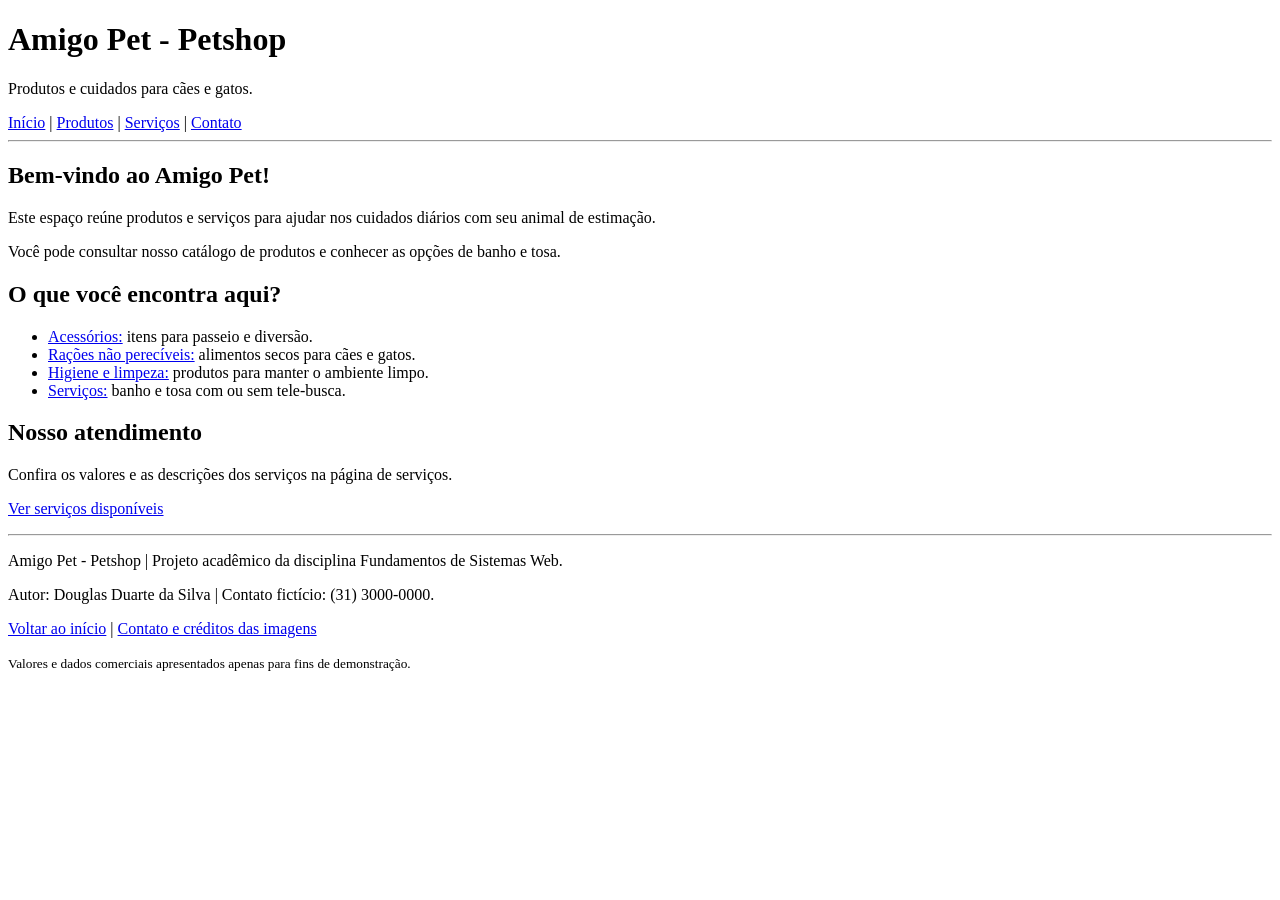
==== index.html @ f90959ab "Add files via upload" ====
<!DOCTYPE html>
<html lang="pt-BR">
<head>
    <meta charset="UTF-8">
    <meta name="viewport" content="width=device-width, initial-scale=1.0">
    <title>Início | Amigo Pet</title>
</head>
<body>
    <header>
        <h1>Amigo Pet - Petshop</h1>
        <p>Produtos e cuidados para cães e gatos.</p>
        <nav aria-label="Navegação principal">
            <a href="index.html">Início</a> |
            <a href="produtos.html">Produtos</a> |
            <a href="servicos.html">Serviços</a> |
            <a href="contato.html">Contato</a>
        </nav>
    </header>
    <hr>
    <main>
        <section>
            <h2>Bem-vindo ao Amigo Pet!</h2>
            <p>Este espaço reúne produtos e serviços para ajudar nos cuidados diários com seu animal de estimação.</p>
            <p>Você pode consultar nosso catálogo de produtos e conhecer as opções de banho e tosa.</p>
        </section>
        <section>
            <h2>O que você encontra aqui?</h2>
            <ul>
                <li><a href="produtos.html#acessorios">Acessórios:</a> itens para passeio e diversão.</li>
                <li><a href="produtos.html#racoes">Rações não perecíveis:</a> alimentos secos para cães e gatos.</li>
                <li><a href="produtos.html#higiene">Higiene e limpeza:</a> produtos para manter o ambiente limpo.</li>
                <li><a href="servicos.html">Serviços:</a> banho e tosa com ou sem tele-busca.</li>
            </ul>
        </section>
        <section>
            <h2>Nosso atendimento</h2>
            <p>Confira os valores e as descrições dos serviços na página de serviços.</p>
            <p><a href="servicos.html">Ver serviços disponíveis</a></p>
        </section>
    </main>
    <hr>
    <footer>
        <p>Amigo Pet - Petshop | Projeto acadêmico da disciplina Fundamentos de Sistemas Web.</p>
        <p>Autor: Douglas Duarte da Silva | Contato fictício: (31) 3000-0000.</p>
        <p><a href="index.html">Voltar ao início</a> | <a href="contato.html">Contato e créditos das imagens</a></p>
        <p><small>Valores e dados comerciais apresentados apenas para fins de demonstração.</small></p>
    </footer>
</body>
</html>
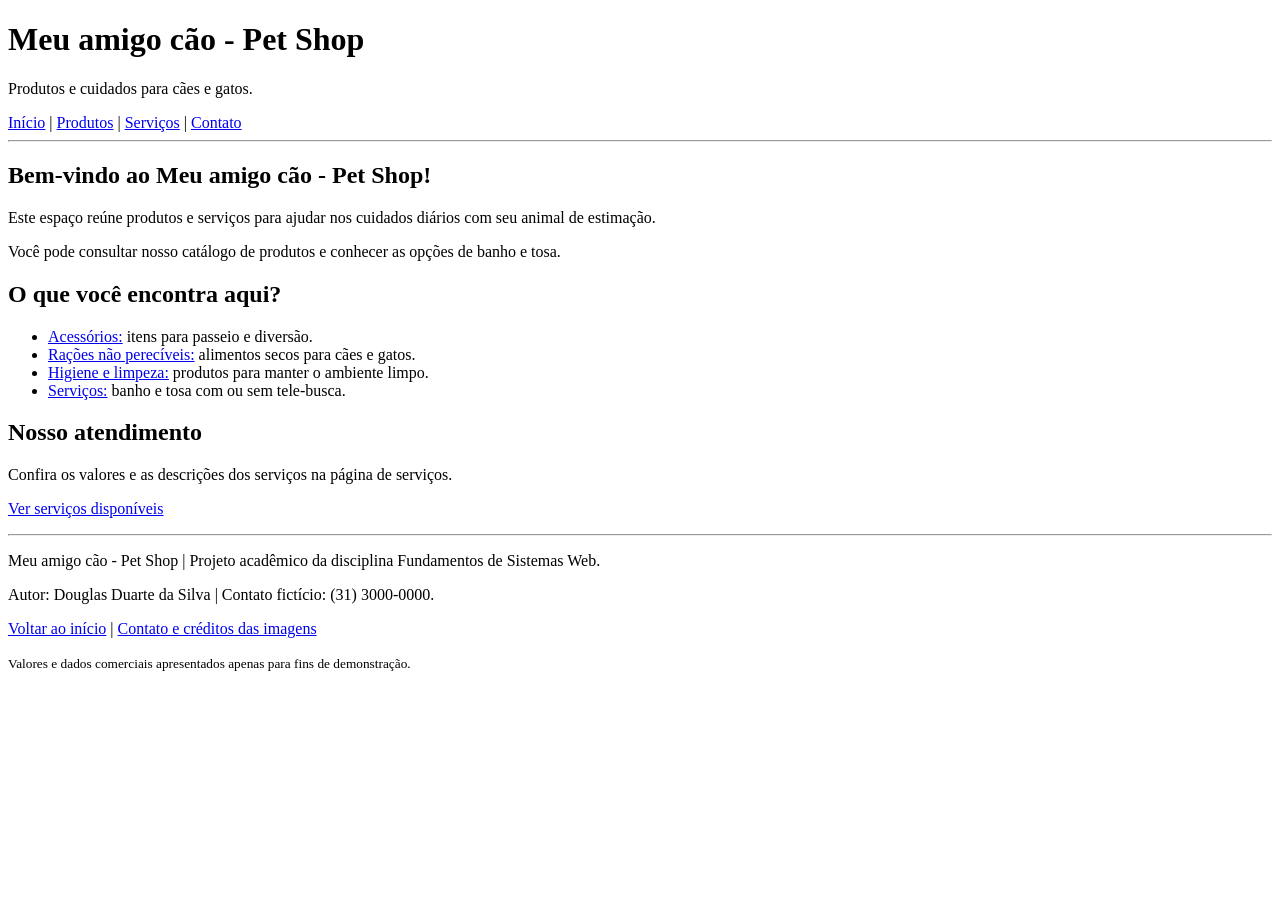
==== commit e923b488: "Atualiza nome do petshop em index.html" ====
--- a/index.html
+++ b/index.html
@@ -3,11 +3,11 @@
 <head>
     <meta charset="UTF-8">
     <meta name="viewport" content="width=device-width, initial-scale=1.0">
-    <title>Início | Amigo Pet</title>
+    <title>Início | Meu amigo cão - Pet Shop</title>
 </head>
 <body>
     <header>
-        <h1>Amigo Pet - Petshop</h1>
+        <h1>Meu amigo cão - Pet Shop</h1>
         <p>Produtos e cuidados para cães e gatos.</p>
         <nav aria-label="Navegação principal">
             <a href="index.html">Início</a> |
@@ -19,7 +19,7 @@
     <hr>
     <main>
         <section>
-            <h2>Bem-vindo ao Amigo Pet!</h2>
+            <h2>Bem-vindo ao Meu amigo cão - Pet Shop!</h2>
             <p>Este espaço reúne produtos e serviços para ajudar nos cuidados diários com seu animal de estimação.</p>
             <p>Você pode consultar nosso catálogo de produtos e conhecer as opções de banho e tosa.</p>
         </section>
@@ -40,7 +40,7 @@
     </main>
     <hr>
     <footer>
-        <p>Amigo Pet - Petshop | Projeto acadêmico da disciplina Fundamentos de Sistemas Web.</p>
+        <p>Meu amigo cão - Pet Shop | Projeto acadêmico da disciplina Fundamentos de Sistemas Web.</p>
         <p>Autor: Douglas Duarte da Silva | Contato fictício: (31) 3000-0000.</p>
         <p><a href="index.html">Voltar ao início</a> | <a href="contato.html">Contato e créditos das imagens</a></p>
         <p><small>Valores e dados comerciais apresentados apenas para fins de demonstração.</small></p>
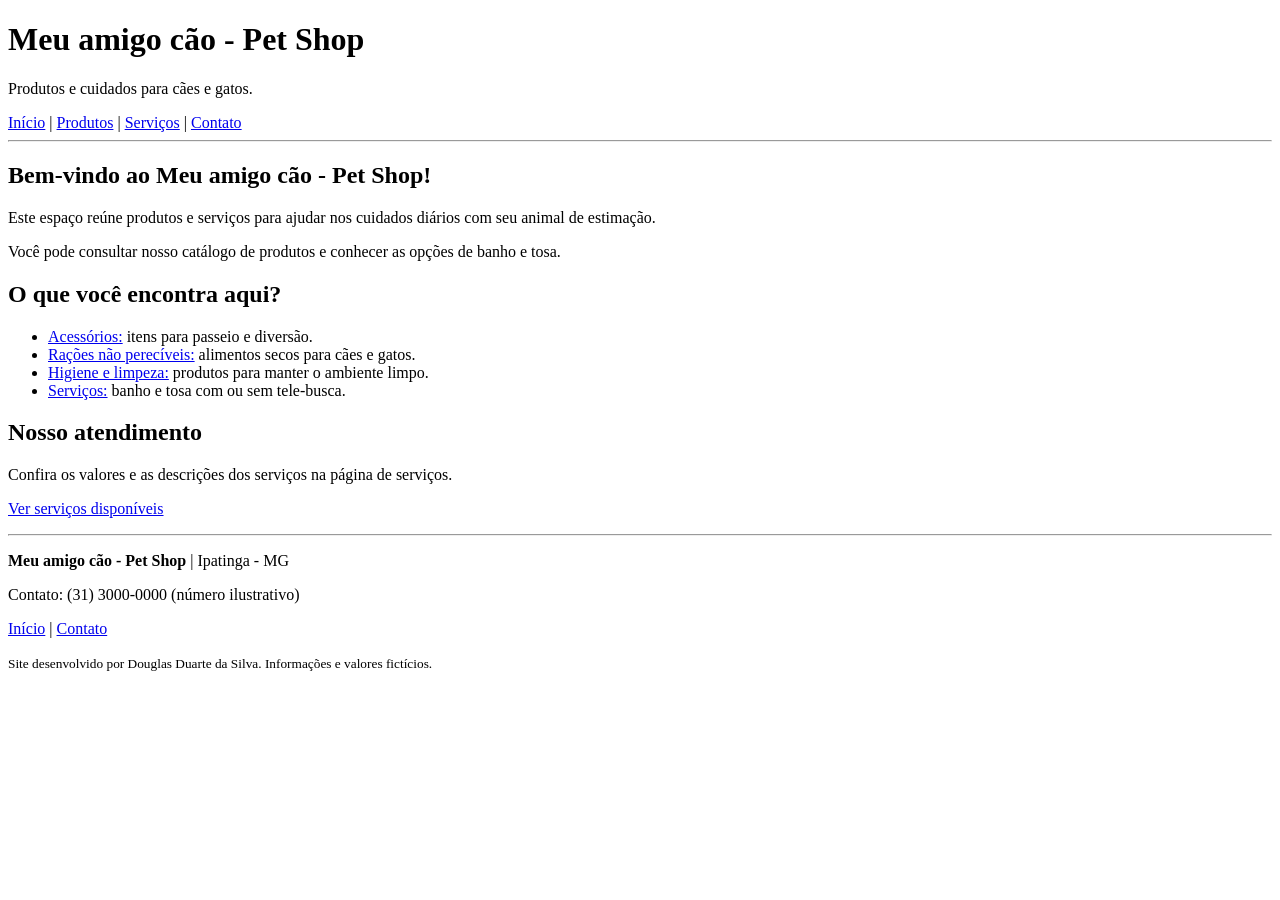
==== commit 9e222290: "Simplifica rodapé com informações do petshop e autoria" ====
--- a/index.html
+++ b/index.html
@@ -40,10 +40,10 @@
     </main>
     <hr>
     <footer>
-        <p>Meu amigo cão - Pet Shop | Projeto acadêmico da disciplina Fundamentos de Sistemas Web.</p>
-        <p>Autor: Douglas Duarte da Silva | Contato fictício: (31) 3000-0000.</p>
-        <p><a href="index.html">Voltar ao início</a> | <a href="contato.html">Contato e créditos das imagens</a></p>
-        <p><small>Valores e dados comerciais apresentados apenas para fins de demonstração.</small></p>
+        <p><strong>Meu amigo cão - Pet Shop</strong> | Ipatinga - MG</p>
+        <p>Contato: (31) 3000-0000 (número ilustrativo)</p>
+        <p><a href="index.html">Início</a> | <a href="contato.html">Contato</a></p>
+        <p><small>Site desenvolvido por Douglas Duarte da Silva. Informações e valores fictícios.</small></p>
     </footer>
 </body>
 </html>
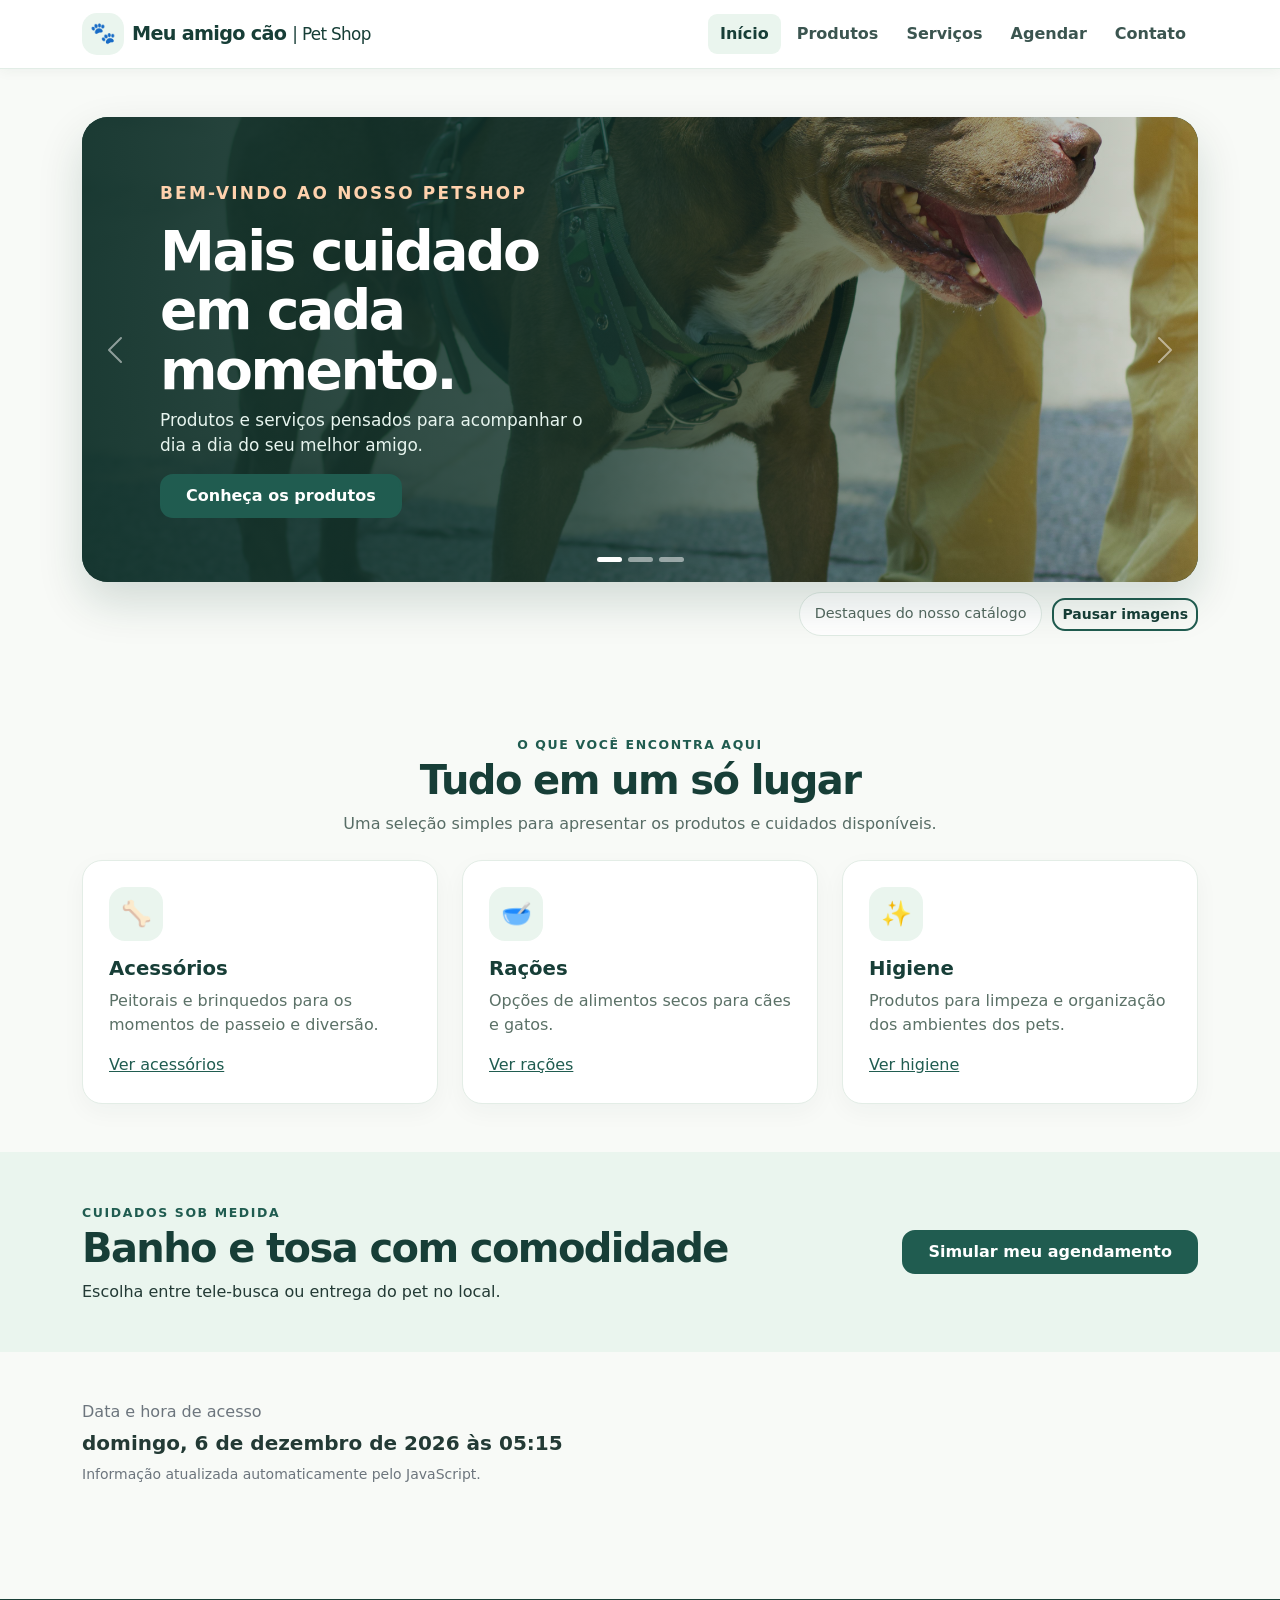
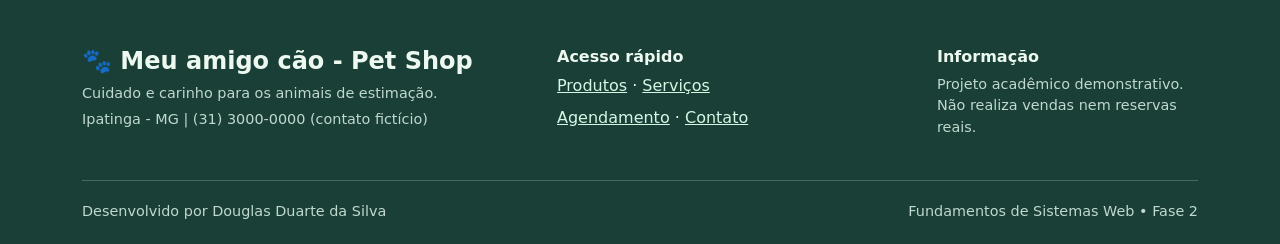
==== commit fb75a721: "Fase 2: integra Bootstrap, carrossel, formulário, acessibilidade e documentação" ====
--- a/index.html
+++ b/index.html
@@ -2,48 +2,143 @@
 <html lang="pt-BR">
 <head>
     <meta charset="UTF-8">
-    <meta name="viewport" content="width=device-width, initial-scale=1.0">
+    <meta name="viewport" content="width=device-width, initial-scale=1">
+    <meta name="description" content="Página inicial do Meu amigo cão - Pet Shop: produtos, cuidados e agendamento demonstrativo.">
     <title>Início | Meu amigo cão - Pet Shop</title>
+    <!-- Bootstrap fornece a grade responsiva, a navegação e o carrossel. -->
+    <link rel="stylesheet" href="https://cdn.jsdelivr.net/npm/bootstrap@5.3.8/dist/css/bootstrap.min.css">
+    <!-- Estilos próprios da fase 2, separados do conteúdo HTML. -->
+    <link rel="stylesheet" href="css/estilos.css">
+    <!-- defer carrega scripts após a leitura do HTML. -->
+    <script src="https://cdn.jsdelivr.net/npm/bootstrap@5.3.8/dist/js/bootstrap.bundle.min.js" defer></script>
+    <script src="js/app.js" defer></script>
 </head>
 <body>
-    <header>
-        <h1>Meu amigo cão - Pet Shop</h1>
-        <p>Produtos e cuidados para cães e gatos.</p>
-        <nav aria-label="Navegação principal">
-            <a href="index.html">Início</a> |
-            <a href="produtos.html">Produtos</a> |
-            <a href="servicos.html">Serviços</a> |
-            <a href="contato.html">Contato</a>
+    <a class="skip-link" href="#conteudo">Pular para o conteúdo principal</a>
+    <!-- Cabeçalho: identificação e links acessíveis em todas as páginas. -->
+    <header class="site-header">
+        <nav class="navbar navbar-expand-lg" aria-label="Navegação principal">
+            <div class="container">
+                <a class="navbar-brand brand" href="index.html"><span class="brand-icon" aria-hidden="true">🐾</span>Meu amigo cão <small class="d-none d-sm-inline fw-normal">| Pet Shop</small></a>
+                <button class="navbar-toggler" type="button" data-bs-toggle="collapse" data-bs-target="#menuPrincipal" aria-controls="menuPrincipal" aria-expanded="false" aria-label="Abrir menu">
+                    <span class="navbar-toggler-icon"></span>
+                </button>
+                <div class="collapse navbar-collapse" id="menuPrincipal">
+                    <ul class="navbar-nav ms-auto align-items-lg-center gap-lg-1">
+                    <li class="nav-item"><a class="nav-link active" href="index.html" aria-current="page">Início</a></li>
+                    <li class="nav-item"><a class="nav-link" href="produtos.html">Produtos</a></li>
+                    <li class="nav-item"><a class="nav-link" href="servicos.html">Serviços</a></li>
+                    <li class="nav-item"><a class="nav-link" href="agendamento.html">Agendar</a></li>
+                    <li class="nav-item"><a class="nav-link" href="contato.html">Contato</a></li>
+                    </ul>
+                </div>
+            </div>
         </nav>
     </header>
-    <hr>
-    <main>
-        <section>
-            <h2>Bem-vindo ao Meu amigo cão - Pet Shop!</h2>
-            <p>Este espaço reúne produtos e serviços para ajudar nos cuidados diários com seu animal de estimação.</p>
-            <p>Você pode consultar nosso catálogo de produtos e conhecer as opções de banho e tosa.</p>
+    <main id="conteudo" tabindex="-1">
+        <!-- Carrossel Bootstrap com três imagens, botões e opção de pausa. -->
+        <section class="container py-4 py-lg-5" aria-label="Destaques do petshop">
+            <div id="carrosselPrincipal" class="carousel slide hero-carousel" data-bs-ride="carousel" data-bs-interval="6000" role="region" aria-roledescription="carrossel" aria-label="Destaques">
+                <div class="carousel-indicators">
+                    <button type="button" data-bs-target="#carrosselPrincipal" data-bs-slide-to="0" class="active" aria-current="true" aria-label="Imagem 1: cuidados"></button>
+                    <button type="button" data-bs-target="#carrosselPrincipal" data-bs-slide-to="1" aria-label="Imagem 2: brinquedos"></button>
+                    <button type="button" data-bs-target="#carrosselPrincipal" data-bs-slide-to="2" aria-label="Imagem 3: agendamento"></button>
+                </div>
+                <div class="carousel-inner">
+                    <div class="carousel-item active">
+                        <div class="hero-slide">
+                            <img src="imagens/pexels-kuiyibo-12002618.jpg" alt="Cão utilizando um peitoral durante passeio">
+                            <div class="hero-copy">
+                                <p class="eyebrow">Bem-vindo ao nosso petshop</p>
+                                <h1>Mais cuidado em cada momento.</h1>
+                                <p>Produtos e serviços pensados para acompanhar o dia a dia do seu melhor amigo.</p>
+                                <a class="btn btn-brand px-4 py-2" href="produtos.html">Conheça os produtos</a>
+                            </div>
+                        </div>
+                    </div>
+                    <div class="carousel-item">
+                        <div class="hero-slide">
+                            <img src="imagens/pexels-maiksax-33742356.jpg" alt="Cachorrinho mordendo um brinquedo de borracha em formato de osso">
+                            <div class="hero-copy">
+                                <p class="eyebrow">Acessórios e diversão</p>
+                                <h2>Pequenos cuidados. Grandes alegrias.</h2>
+                                <p>Explore acessórios, alimentos secos e produtos de higiene para seu pet.</p>
+                                <a class="btn btn-brand px-4 py-2" href="produtos.html#acessorios">Ver acessórios</a>
+                            </div>
+                        </div>
+                    </div>
+                    <div class="carousel-item">
+                        <div class="hero-slide">
+                            <img src="imagens/pexels-eduardo-lopez-242403618-16618557.jpg" alt="Gato se alimentando em uma tigela">
+                            <div class="hero-copy">
+                                <p class="eyebrow">Banho e tosa</p>
+                                <h2>Uma rotina de bem-estar para seu pet.</h2>
+                                <p>Consulte os serviços e simule a escolha de data, horário e tele-busca.</p>
+                                <a class="btn btn-brand px-4 py-2" href="agendamento.html">Simular agendamento</a>
+                            </div>
+                        </div>
+                    </div>
+                </div>
+                <button class="carousel-control-prev" type="button" data-bs-target="#carrosselPrincipal" data-bs-slide="prev"><span class="carousel-control-prev-icon" aria-hidden="true"></span><span class="visually-hidden">Imagem anterior</span></button>
+                <button class="carousel-control-next" type="button" data-bs-target="#carrosselPrincipal" data-bs-slide="next"><span class="carousel-control-next-icon" aria-hidden="true"></span><span class="visually-hidden">Próxima imagem</span></button>
+            </div>
+            <div class="carousel-tools">
+                <span class="stat-pill">Destaques do nosso catálogo</span>
+                <button class="btn btn-sm btn-outline-brand" id="pausarCarrossel" type="button" aria-pressed="false">Pausar imagens</button>
+            </div>
         </section>
-        <section>
-            <h2>O que você encontra aqui?</h2>
-            <ul>
-                <li><a href="produtos.html#acessorios">Acessórios:</a> itens para passeio e diversão.</li>
-                <li><a href="produtos.html#racoes">Rações não perecíveis:</a> alimentos secos para cães e gatos.</li>
-                <li><a href="produtos.html#higiene">Higiene e limpeza:</a> produtos para manter o ambiente limpo.</li>
-                <li><a href="servicos.html">Serviços:</a> banho e tosa com ou sem tele-busca.</li>
-            </ul>
+        <section class="container py-4 py-lg-5" aria-labelledby="tituloCategorias">
+            <div class="text-center mb-4">
+                <span class="eyebrow">O que você encontra aqui</span>
+                <h2 class="section-title" id="tituloCategorias">Tudo em um só lugar</h2>
+                <p class="section-copy mx-auto">Uma seleção simples para apresentar os produtos e cuidados disponíveis.</p>
+            </div>
+            <div class="row g-4">
+                <div class="col-md-4"><article class="feature-card"><span class="feature-icon" aria-hidden="true">🦴</span><h3>Acessórios</h3><p>Peitorais e brinquedos para os momentos de passeio e diversão.</p><a href="produtos.html#acessorios">Ver acessórios</a></article></div>
+                <div class="col-md-4"><article class="feature-card"><span class="feature-icon" aria-hidden="true">🥣</span><h3>Rações</h3><p>Opções de alimentos secos para cães e gatos.</p><a href="produtos.html#racoes">Ver rações</a></article></div>
+                <div class="col-md-4"><article class="feature-card"><span class="feature-icon" aria-hidden="true">✨</span><h3>Higiene</h3><p>Produtos para limpeza e organização dos ambientes dos pets.</p><a href="produtos.html#higiene">Ver higiene</a></article></div>
+            </div>
         </section>
-        <section>
-            <h2>Nosso atendimento</h2>
-            <p>Confira os valores e as descrições dos serviços na página de serviços.</p>
-            <p><a href="servicos.html">Ver serviços disponíveis</a></p>
+        <section class="soft-bg py-5" aria-labelledby="tituloAtendimento">
+            <div class="container d-flex flex-column flex-lg-row align-items-lg-center justify-content-between gap-3">
+                <div>
+                    <span class="eyebrow">Cuidados sob medida</span>
+                    <h2 class="section-title" id="tituloAtendimento">Banho e tosa com comodidade</h2>
+                    <p class="mb-0">Escolha entre tele-busca ou entrega do pet no local.</p>
+                </div>
+                <a class="btn btn-brand px-4 py-2" href="agendamento.html">Simular meu agendamento</a>
+            </div>
+        </section>
+        <section class="container py-5" aria-label="Relógio e informações">
+            <p class="text-secondary mb-1">Data e hora de acesso</p>
+            <p id="relogio" class="fw-bold fs-5 mb-1" aria-label="Data e hora atual">Carregando data e hora...</p>
+            <small class="text-secondary">Informação atualizada automaticamente pelo JavaScript.</small>
         </section>
     </main>
-    <hr>
-    <footer>
-        <p><strong>Meu amigo cão - Pet Shop</strong> | Ipatinga - MG</p>
-        <p>Contato: (31) 3000-0000 (número ilustrativo)</p>
-        <p><a href="index.html">Início</a> | <a href="contato.html">Contato</a></p>
-        <p><small>Site desenvolvido por Douglas Duarte da Silva. Informações e valores fictícios.</small></p>
+    <!-- Rodapé mantido da fase 1, agora com apresentação visual personalizada. -->
+    <footer class="site-footer">
+        <div class="container">
+            <div class="row g-4">
+                <div class="col-lg-5">
+                    <h2 class="h4 fw-bold">🐾 Meu amigo cão - Pet Shop</h2>
+                    <p class="footer-muted mb-1">Cuidado e carinho para os animais de estimação.</p>
+                    <p class="footer-muted mb-0">Ipatinga - MG | (31) 3000-0000 (contato fictício)</p>
+                </div>
+                <div class="col-lg-4">
+                    <h2 class="h6 fw-bold">Acesso rápido</h2>
+                    <p class="mb-2"><a href="produtos.html">Produtos</a> · <a href="servicos.html">Serviços</a></p>
+                    <p class="mb-0"><a href="agendamento.html">Agendamento</a> · <a href="contato.html">Contato</a></p>
+                </div>
+                <div class="col-lg-3">
+                    <h2 class="h6 fw-bold">Informação</h2>
+                    <p class="footer-muted">Projeto acadêmico demonstrativo. Não realiza vendas nem reservas reais.</p>
+                </div>
+            </div>
+            <div class="footer-rule d-flex flex-column flex-md-row justify-content-between gap-2">
+                <span class="footer-muted">Desenvolvido por Douglas Duarte da Silva</span>
+                <span class="footer-muted">Fundamentos de Sistemas Web • Fase 2</span>
+            </div>
+        </div>
     </footer>
 </body>
 </html>
--- a/css/estilos.css
+++ b/css/estilos.css
@@ -0,0 +1,86 @@
+/* FASE 2 | Meu amigo cão - Pet Shop
+   Estilos próprios sobre o Bootstrap 5.3 (Aulas 7 a 9).
+   Organização: variáveis, navegação, componentes, formulário e acessibilidade. */
+:root {
+  --verde: #205c50;
+  --verde-escuro: #173e37;
+  --verde-claro: #eaf5ee;
+  --laranja: #ef935f;
+  --texto: #233a35;
+  --neutro: #f8faf7;
+}
+html { scroll-behavior: smooth; }
+body { color: var(--texto); background: var(--neutro); font-family: system-ui, -apple-system, "Segoe UI", sans-serif; }
+a { color: var(--verde); }
+a:hover { color: var(--verde-escuro); }
+.skip-link { position: absolute; top: -75px; left: 10px; background: #fff; color: #111; padding: 12px; z-index: 9999; }
+.skip-link:focus { top: 10px; }
+:focus-visible { outline: 3px solid #b95018 !important; outline-offset: 3px; }
+.site-header { background: #fff; border-bottom: 1px solid #e2ede6; position: sticky; top: 0; z-index: 1020; box-shadow: 0 2px 12px rgba(14,54,46,.05); }
+.brand { color: var(--verde-escuro); font-size: 1.2rem; font-weight: 800; letter-spacing: -.035em; }
+.brand:hover { color: var(--verde); }
+.brand-icon { display: inline-grid; place-items: center; width: 42px; height: 42px; background: var(--verde-claro); border-radius: 15px; margin-right: 8px; font-size: 1.3rem; }
+.navbar-nav .nav-link { color: #3b5550; font-weight: 600; border-radius: 9px; padding-left: 12px !important; padding-right: 12px !important; }
+.navbar-nav .nav-link:hover, .navbar-nav .nav-link.active { background: var(--verde-claro); color: var(--verde-escuro); }
+.btn-brand { background: var(--verde); border: 2px solid var(--verde); color: #fff; font-weight: 700; border-radius: 13px; }
+.btn-brand:hover, .btn-brand:focus { background: var(--verde-escuro); border-color: var(--verde-escuro); color: #fff; }
+.btn-outline-brand { color: var(--verde-escuro); border: 2px solid var(--verde); border-radius: 13px; font-weight: 700; }
+.btn-outline-brand:hover { background: var(--verde); color: #fff; }
+.eyebrow { color: var(--verde); font-size: .78rem; letter-spacing: .13em; text-transform: uppercase; font-weight: 800; }
+.section-title { font-size: clamp(1.7rem, 3.2vw, 2.5rem); font-weight: 800; letter-spacing: -.04em; color: var(--verde-escuro); }
+.section-copy { max-width: 680px; color: #586d66; }
+.soft-bg { background: var(--verde-claro); }
+.hero-carousel { border-radius: 26px; overflow: hidden; background: var(--verde-escuro); box-shadow: 0 20px 45px rgba(14,54,46,.16); }
+.hero-slide { position: relative; min-height: 465px; display: grid; align-items: center; }
+.hero-slide > img { position: absolute; inset: 0; width: 100%; height: 100%; object-fit: cover; }
+.hero-slide::after { content: ""; position: absolute; inset: 0; background: linear-gradient(90deg,rgba(18,51,44,.96) 0%,rgba(18,51,44,.82) 45%,rgba(18,51,44,.15) 100%); }
+.hero-copy { position: relative; z-index: 1; color: #fff; max-width: 640px; padding: 64px 78px; }
+.hero-copy h1, .hero-copy h2 { font-size: clamp(2rem,4.5vw,3.45rem); font-weight: 850; line-height: 1.07; letter-spacing: -.045em; }
+.hero-copy p { color: #e6f4ee; max-width: 450px; font-size: 1.06rem; }
+.hero-copy .eyebrow { color: #ffd2ad; }
+.hero-carousel .carousel-indicators { margin-bottom: 20px; }
+.hero-carousel .carousel-indicators [data-bs-target] { width: 25px; height: 5px; border: 0; border-radius: 10px; }
+.hero-carousel .carousel-control-prev,.hero-carousel .carousel-control-next { width: 6%; }
+.carousel-tools { display: flex; align-items: center; justify-content: flex-end; gap: 10px; margin-top: 10px; }
+.stat-pill { font-size: .9rem; color: #54685f; background: #fff; border: 1px solid #e0ebe4; border-radius: 100px; padding: 10px 15px; }
+.feature-card, .product-card, .service-card, .form-panel { background: #fff; border: 1px solid #e3ede6; border-radius: 20px; box-shadow: 0 8px 25px rgba(21,61,48,.04); }
+.feature-card { height: 100%; padding: 26px; }
+.feature-icon { font-size: 1.55rem; width: 54px; height: 54px; background: var(--verde-claro); border-radius: 16px; display: grid; place-items: center; margin-bottom: 16px; }
+.feature-card h3, .service-card h3 { font-weight: 800; color: var(--verde-escuro); font-size: 1.23rem; }
+.feature-card p,.service-card p { color: #5b7167; }
+.product-card { height: 100%; overflow: hidden; display: flex; flex-direction: column; }
+.product-card img { width: 100%; height: 230px; object-fit: cover; }
+.product-card .card-body { display: flex; flex-direction: column; flex: 1; padding: 24px; }
+.product-card h3 { color: var(--verde-escuro); font-size: 1.13rem; font-weight: 800; }
+.product-card p { color: #52675f; }
+.price { color: var(--verde); font-weight: 850; font-size: 1.25rem; margin-top: auto; }
+.category-label { display: inline-block; background: var(--verde-claro); padding: 7px 13px; color: var(--verde); border-radius: 100px; font-size: .81rem; font-weight: 800; margin-bottom: 10px; }
+.service-card { padding: 28px; height: 100%; }
+.service-card .price { font-size: 1.5rem; }
+.page-hero { background: linear-gradient(115deg,#e5f4ea,#fff9ee); padding: 60px 0; border-bottom: 1px solid #e6eee6; }
+.note-box { background: #fff9eb; border-left: 4px solid #de9954; border-radius: 12px; padding: 16px 20px; color: #654b2c; }
+.form-panel { padding: clamp(20px,3.5vw,36px); margin-bottom: 24px; }
+.form-panel legend { color: var(--verde-escuro); font-size: 1.25rem; font-weight: 800; margin-bottom: 15px; }
+.form-label { font-weight: 650; color: var(--verde-escuro); }
+.form-control,.form-select { border: 1px solid #bccfc3; border-radius: 11px; padding: 11px 13px; }
+.form-control:focus,.form-select:focus { border-color: #39846b; box-shadow: 0 0 0 .23rem rgba(32,92,80,.15); }
+.form-check-input:checked { background-color: var(--verde); border-color: var(--verde); }
+.required-note { color: #6f5e4e; font-size: .86rem; }
+.booking-summary { background: var(--verde-claro); border: 2px solid #9fcab3; border-radius: 18px; padding: 22px; margin-top: 25px; }
+.booking-summary[hidden] { display: none; }
+.site-footer { background: #193f36; color: #ecf8f0; padding: 48px 0 22px; margin-top: 65px; }
+.site-footer a { color: #d7f7e5; }
+.site-footer a:hover { color: #fff; }
+.footer-muted { color: #c0d8ce; font-size: .9rem; }
+.footer-rule { border-top: 1px solid #436d5e; margin-top: 25px; padding-top: 20px; }
+@media (max-width: 767px) {
+ .hero-slide { min-height: 440px; }
+ .hero-slide::after { background: linear-gradient(90deg,rgba(18,51,44,.93),rgba(18,51,44,.56)); }
+ .hero-copy { padding: 60px 46px; }
+ .hero-carousel .carousel-control-prev,.hero-carousel .carousel-control-next { width: 10%; }
+ .product-card img { height: 200px; }
+ .site-header { position: static; }
+}
+@media (prefers-reduced-motion: reduce) {
+ *,*::before,*::after { scroll-behavior: auto !important; transition-duration: .01ms !important; animation-duration: .01ms !important; }
+}
